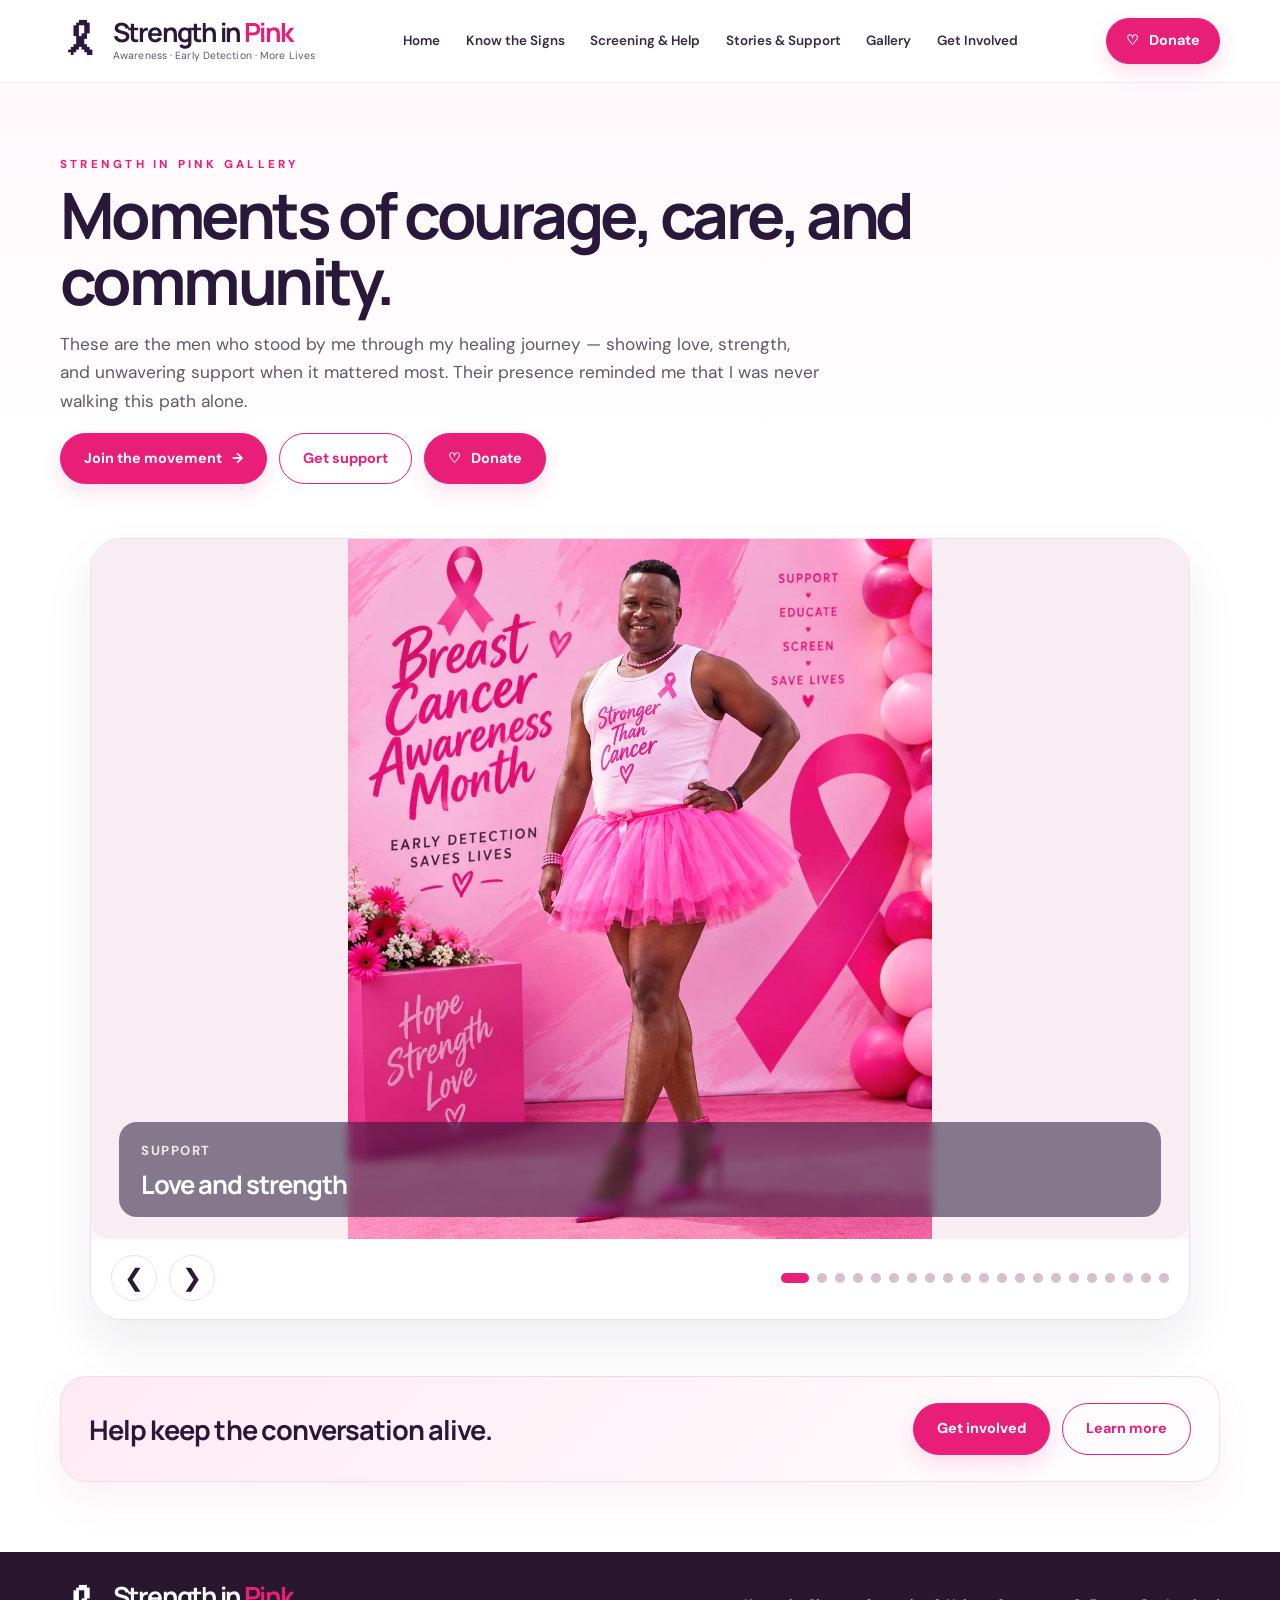
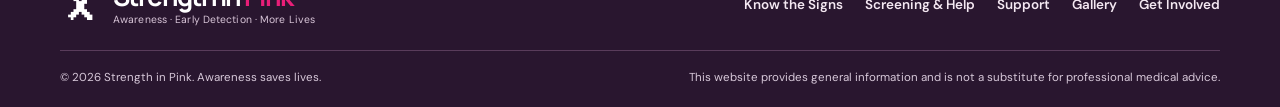
==== gallery.html @ 79b1885d "Add files via upload" ====
<!doctype html>
<html lang="en-ZA">
<head>
  <meta charset="utf-8">
  <meta name="viewport" content="width=device-width, initial-scale=1">
  <meta name="description" content="A gallery of strength, support and awareness moments from the Strength in Pink breast cancer awareness campaign in South Africa.">
  <meta name="robots" content="index, follow">
  <meta name="theme-color" content="#e91e78">
  <title>Gallery | Strength in Pink</title>
  <link rel="preconnect" href="https://fonts.googleapis.com">
  <link rel="preconnect" href="https://fonts.gstatic.com" crossorigin>
  <link href="https://fonts.googleapis.com/css2?family=DM+Sans:wght@400;500;600;700&family=Manrope:wght@400;500;600;700;800&display=swap" rel="stylesheet">
  <link rel="stylesheet" href="styles.css">
  <style>
    body { background: linear-gradient(180deg, #fff7fb 0%, #fff 26%, #fff 100%); }
    .gallery-hero { padding: 72px 0 36px; }
    .gallery-hero h1 { margin-bottom: 16px; }
    .gallery-hero .eyebrow { margin-bottom: 8px; }
    .gallery-intro { max-width: 760px; color: var(--muted); font-size: 1.08rem; }
    .gallery-slider-wrap {
      padding: 18px 0 28px;
    }
    .gallery-slider {
      position: relative;
      width: min(1100px, 100%);
      margin: 0 auto;
      border-radius: 32px;
      overflow: hidden;
      background: #fff;
      border: 1px solid var(--line);
      box-shadow: 0 24px 50px rgba(41, 24, 58, 0.08);
    }
    .slides {
      position: relative;
      width: 100%;
      height: min(72vw, 700px);
      min-height: 420px;
      max-height: 700px;
      overflow: hidden;
      background: #fdf4f8;
      padding: 16px;
      box-sizing: border-box;
    }
    .slide {
      position: absolute;
      inset: 0;
      opacity: 0;
      pointer-events: none;
      transition: opacity 0.45s ease;
    }
    .slide.active {
      opacity: 1;
      pointer-events: auto;
    }
    .slide img {
      display: block;
      width: 100%;
      height: 100%;
      object-fit: contain;
      object-position: center;
      filter: saturate(1.05);
      background: #f7edf2;
      border-radius: 20px;
    }
    .slide-caption {
      position: absolute;
      left: 28px;
      right: 28px;
      bottom: 22px;
      padding: 18px 22px;
      border-radius: 18px;
      background: rgba(41, 24, 58, 0.55);
      color: #fff;
      backdrop-filter: blur(4px);
    }
    .slide-caption p {
      margin: 0;
      color: rgba(255,255,255,0.86);
      font-size: 0.82rem;
      letter-spacing: 0.12em;
      text-transform: uppercase;
      font-weight: 700;
    }
    .slide-caption h2 {
      margin: 8px 0 0;
      font-size: clamp(1.5rem, 2vw, 2.4rem);
      letter-spacing: -0.04em;
      color: #fff;
    }
    .slider-controls {
      display: flex;
      align-items: center;
      justify-content: space-between;
      gap: 16px;
      padding: 16px 20px 18px;
      background: #fff;
    }
    .slider-nav {
      display: flex;
      gap: 12px;
    }
    .slider-btn {
      width: 46px;
      height: 46px;
      border: 1px solid var(--line);
      border-radius: 50%;
      background: #fff;
      color: var(--ink);
      font-size: 1.5rem;
      cursor: pointer;
      transition: all 0.2s ease;
    }
    .slider-btn:hover {
      background: var(--pink-light);
      border-color: #f3bdd5;
    }
    .slider-dots {
      display: flex;
      align-items: center;
      justify-content: center;
      gap: 8px;
      flex-wrap: wrap;
    }
    .slider-dot {
      width: 10px;
      height: 10px;
      border: 0;
      border-radius: 50%;
      background: #d7bfd0;
      cursor: pointer;
      padding: 0;
      transition: all 0.2s ease;
    }
    .slider-dot.active {
      width: 28px;
      border-radius: 999px;
      background: var(--pink);
    }
    @media (max-width: 720px) {
      .slides { height: min(85vw, 520px); min-height: 330px; }
      .slide-caption { left: 18px; right: 18px; bottom: 16px; padding: 14px 16px; }
      .slider-controls { padding: 14px 16px 16px; }
      .slider-btn { width: 40px; height: 40px; }
    }
    .gallery-card-content {
      padding: 20px 18px 22px;
    }
    .gallery-card-content .eyebrow {
      margin-bottom: 8px;
      font-size: 0.72rem;
    }
    .gallery-card-content h2 {
      margin-bottom: 8px;
      font-size: 1.45rem;
    }
    .gallery-card-content p {
      margin: 0;
      color: var(--muted);
    }
    .gallery-cta {
      padding: 28px 0 70px;
    }
    .gallery-cta-panel {
      display: flex;
      align-items: center;
      justify-content: space-between;
      gap: 18px;
      padding: 26px 28px;
      border-radius: 26px;
      background: linear-gradient(135deg, #ffeaf3 0%, #fff 100%);
      border: 1px solid var(--line);
      box-shadow: 0 18px 38px rgba(200, 88, 144, 0.08);
    }
    .gallery-cta-panel h2 {
      margin: 0;
      font-size: clamp(1.7rem, 2vw, 2.5rem);
    }
    .gallery-cta-actions {
      display: flex;
      flex-wrap: wrap;
      justify-content: flex-end;
      gap: 12px;
    }
    @media (max-width: 900px) {
      .gallery-grid { grid-template-columns: repeat(2, minmax(0, 1fr)); }
      .gallery-cta-panel { flex-direction: column; align-items: flex-start; }
      .gallery-cta-actions { justify-content: flex-start; }
    }
    @media (max-width: 720px) {
      .gallery-hero { padding-top: 52px; }
      .gallery-grid { grid-template-columns: 1fr; }
      .gallery-card img { height: 220px; }
      .gallery-cta-panel { padding: 22px 20px; }
    }
  </style>
</head>
<body>
  <a class="skip-link" href="#main">Skip to content</a>
  <header class="site-header">
    <div class="container nav-wrap">
      <a class="brand" href="index.html#home" aria-label="Pink Hope home">
        <span class="ribbon" aria-hidden="true">🎗</span>
        <span><strong>Strength in <span>Pink</span></strong><small>Awareness · Early Detection · More Lives</small></span>
      </a>
      <button class="menu-toggle" aria-expanded="false" aria-controls="primary-nav" aria-label="Open navigation">☰</button>
      <nav id="primary-nav" class="nav-links" aria-label="Main navigation">
        <a href="index.html#home">Home</a>
        <a href="index.html#signs">Know the Signs</a>
        <a href="index.html#help">Screening &amp; Help</a>
        <a href="index.html#support">Stories &amp; Support</a>
        <a href="gallery.html">Gallery</a>
        <a href="index.html#involved">Get Involved</a>
      </nav>
      <a class="button button-small" href="https://www.backabuddy.co.za/campaign/strength-in-pink" target="_blank" rel="noopener noreferrer"><span class="button-icon" aria-hidden="true">♡</span> Donate</a>
    </div>
  </header>

  <main id="main">
    <section class="gallery-hero">
      <div class="container">
        <p class="eyebrow">Strength in Pink gallery</p>
        <h1>Moments of courage, care, and community.</h1>
        <p class="gallery-intro">These are the men who stood by me through my healing journey — showing love, strength, and unwavering support when it mattered most. Their presence reminded me that I was never walking this path alone.</p>
        <div class="button-row">
          <a class="button" href="index.html#involved">Join the movement <span class="button-icon" aria-hidden="true">→</span></a>
          <a class="button button-outline" href="index.html#help">Get support</a>
          <a class="button" href="https://www.backabuddy.co.za/campaign/strength-in-pink" target="_blank" rel="noopener noreferrer"><span class="button-icon" aria-hidden="true">♡</span> Donate</a>
        </div>
      </div>
    </section>

    <section aria-label="Gallery images" class="gallery-slider-wrap">
      <div class="container">
        <div class="gallery-slider" aria-live="polite">
          <div id="gallery-slides" class="slides" aria-label="Support photo slideshow"></div>
          <div class="slider-controls">
            <div class="slider-nav">
              <button class="slider-btn" id="prev-slide" type="button" aria-label="Previous photo">&#10094;</button>
              <button class="slider-btn" id="next-slide" type="button" aria-label="Next photo">&#10095;</button>
            </div>
            <div id="slider-dots" class="slider-dots" aria-label="Slide selector"></div>
          </div>
        </div>
      </div>
    </section>

    <section class="gallery-cta">
      <div class="container">
        <div class="gallery-cta-panel">
          <h2>Help keep the conversation alive.</h2>
          <div class="gallery-cta-actions">
            <a class="button" href="index.html#involved">Get involved</a>
            <a class="button button-outline" href="index.html#help">Learn more</a>
          </div>
        </div>
      </div>
    </section>
  </main>

  <footer class="site-footer">
    <div class="container footer-top">
      <a class="brand brand-footer" href="index.html#home"><span class="ribbon" aria-hidden="true">🎗</span><span><strong>Strength in <span>Pink</span></strong><small>Awareness · Early Detection · More Lives</small></span></a>
      <nav class="footer-links" aria-label="Footer navigation">
        <a href="index.html#signs">Know the Signs</a>
        <a href="index.html#help">Screening &amp; Help</a>
        <a href="index.html#support">Support</a>
        <a href="gallery.html">Gallery</a>
        <a href="index.html#involved">Get Involved</a>
      </nav>
    </div>
    <div class="container footer-bottom"><p>© <span id="year"></span> Strength in Pink. Awareness saves lives.</p><p>This website provides general information and is not a substitute for professional medical advice.</p></div>
  </footer>

  <script>
    const galleryImages = [
      { src: 'dwayne.jpeg', alt: 'A loving and supportive moment from my healing journey', label: 'Support', title: 'Love and strength' },
      { src: 'guy%2010.jpeg', alt: 'A man who stood by me during my healing journey', label: 'Support', title: 'Standing by me' },
      { src: 'guy1.jpeg', alt: 'A man supporting me through my healing journey', label: 'Strength', title: 'By my side' },
      { src: 'guy11.jpeg', alt: 'A supportive man during a meaningful moment in my recovery', label: 'Care', title: 'Gentle presence' },
      { src: 'guy12.jpeg', alt: 'A man offering encouragement and comfort', label: 'Hope', title: 'Encouragement' },
      { src: 'guy14.jpeg', alt: 'A man who helped me feel strong and supported', label: 'Love', title: 'Heart of support' },
      { src: 'guy2.jpeg', alt: 'A supportive man in my healing journey', label: 'Strength', title: 'Courage' },
      { src: 'guy3.jpeg', alt: 'A man encouraging me through my healing journey', label: 'Hope', title: 'Believing in me' },
      { src: 'guy4.jpeg', alt: 'A man who stood by me through a difficult season', label: 'Love', title: 'Steady support' },
      { src: 'guy5.jpeg', alt: 'A man supporting me through my treatment and recovery', label: 'Healing', title: 'Here for me' },
      { src: 'guy6.jpeg', alt: 'A man showing love and reassurance during my healing', label: 'Community', title: 'Circle of strength' },
      { src: 'guy7.jpeg', alt: 'A man who supported me in a moment of healing', label: 'Support', title: 'Quiet strength' },
      { src: 'guy8.jpeg', alt: 'A meaningful moment with a man who stood by me', label: 'Care', title: 'Together' },
      { src: 'guy9.jpeg', alt: 'A man who brought comfort and strength during recovery', label: 'Healing', title: 'Comfort' },
      { src: 'mafedi.jpeg', alt: 'A memory from my healing journey and support network', label: 'Healing', title: 'Supportive memory' },
      { src: 'mobabi.jpeg', alt: 'Another moment of love and encouragement through healing', label: 'Hope', title: 'Moving forward' },
      { src: 'pink.jpeg', alt: 'A pink awareness and support image reflecting my journey', label: 'Awareness', title: 'Pink strength' },
      { src: 'tshepiso.jpeg', alt: 'A survivor moment from the strength in pink journey', label: 'Hope', title: 'Survivor strength' },
      { src: 'WhatsApp%20Image%202026-10-17%20at%2011.54.28.jpeg', alt: 'Supportive image from the healing journey', label: 'Support', title: 'Precious moment' },
      { src: 'WhatsApp%20Image%202026-10-17%20at%2011.54.30.jpeg', alt: 'A meaningful support image from my journey', label: 'Care', title: 'Love in action' },
      { src: 'WhatsApp%20Image%202026-10-17%20at%2011.56.04.jpeg', alt: 'A cherished memory showing strength and love', label: 'Healing', title: 'Cherished memory' }
    ];

    const slidesContainer = document.getElementById('gallery-slides');
    const dotsContainer = document.getElementById('slider-dots');
    const prevButton = document.getElementById('prev-slide');
    const nextButton = document.getElementById('next-slide');

    let currentIndex = 0;

    const renderSlides = () => {
      slidesContainer.innerHTML = galleryImages.map((image, index) => `
        <article class="slide ${index === currentIndex ? 'active' : ''}" aria-label="Slide ${index + 1} of ${galleryImages.length}">
          <img src="${image.src}" alt="${image.alt}">
          <div class="slide-caption">
            <p>${image.label}</p>
            <h2>${image.title}</h2>
          </div>
        </article>
      `).join('');

      dotsContainer.innerHTML = galleryImages.map((image, index) => `
        <button class="slider-dot ${index === currentIndex ? 'active' : ''}" type="button" aria-label="Go to slide ${index + 1}" data-index="${index}"></button>
      `).join('');

      document.querySelectorAll('.slider-dot').forEach((dot) => {
        dot.addEventListener('click', () => {
          currentIndex = Number(dot.dataset.index);
          renderSlides();
        });
      });
    };

    const showNext = () => {
      currentIndex = (currentIndex + 1) % galleryImages.length;
      renderSlides();
    };

    const showPrev = () => {
      currentIndex = (currentIndex - 1 + galleryImages.length) % galleryImages.length;
      renderSlides();
    };

    prevButton.addEventListener('click', showPrev);
    nextButton.addEventListener('click', showNext);

    setInterval(showNext, 5000);
    renderSlides();
  </script>
  <script src="script.js"></script>
</body>
</html>
---- styles.css ----
:root{--pink:#e91e78;--pink-dark:#c51162;--pink-light:#fde7f0;--ink:#29183a;--muted:#62566d;--white:#fff;--line:#f2dce6;--soft:#fff7fa;--shadow:0 18px 50px rgba(107,35,73,.10)}
*{box-sizing:border-box}html{scroll-behavior:smooth;scroll-padding-top:90px}body{margin:0;font-family:"DM Sans",sans-serif;color:var(--ink);background:#fff;line-height:1.65}h1,h2,h3,strong{font-family:Manrope,"DM Sans",sans-serif}h1,h2,p{margin-top:0}h1{font-size:clamp(2.7rem,5vw,4.8rem);line-height:1.03;letter-spacing:-.055em;margin-bottom:22px}h1 span{color:var(--pink)}h2{font-size:clamp(1.65rem,2.6vw,2.45rem);line-height:1.15;letter-spacing:-.035em;margin-bottom:16px}a{color:inherit}.container{width:min(1160px,calc(100% - 40px));margin-inline:auto}.site-header{position:sticky;top:0;z-index:20;background:rgba(255,255,255,.94);backdrop-filter:blur(16px);border-bottom:1px solid #f7e8ee}.nav-wrap{min-height:82px;display:flex;align-items:center;gap:26px}.brand{display:flex;align-items:center;gap:10px;text-decoration:none;min-width:220px}.ribbon{font-size:2.7rem;line-height:1;filter:saturate(1.2)}.brand strong{font-size:1.65rem;letter-spacing:-.06em;display:block;line-height:1.1}.brand strong span{color:var(--pink)}.brand small{display:block;font-size:.65rem;color:var(--muted);white-space:nowrap;letter-spacing:.01em}.nav-links{display:flex;align-items:center;justify-content:center;gap:clamp(12px,2vw,27px);flex:1}.nav-links a,.footer-links a{font-size:.84rem;text-decoration:none;color:#382842;font-weight:600}.nav-links a:hover,.footer-links a:hover{color:var(--pink)}.button{display:inline-flex;justify-content:center;align-items:center;gap:10px;background:var(--pink);color:#fff;border:1px solid var(--pink);border-radius:999px;padding:13px 23px;font-weight:700;font-size:.9rem;text-decoration:none;cursor:pointer;transition:transform .2s,background .2s;box-shadow:0 8px 20px #e91e7825}.button:hover{background:var(--pink-dark);transform:translateY(-2px)}.button-small{padding:10px 19px;white-space:nowrap}.button-outline{background:transparent;color:var(--pink);box-shadow:none}.button-outline:hover{color:white}.menu-toggle{display:none;border:0;background:var(--pink-light);color:var(--pink-dark);padding:10px 13px;border-radius:12px;font-size:1.2rem}.hero{position:relative;overflow:hidden;background:linear-gradient(110deg,#fff8fb 0%,#fde8f0 60%,#fff5f8 100%);min-height:475px;display:flex;align-items:center}.hero-glow{position:absolute;width:550px;height:550px;right:12%;top:-210px;border-radius:50%;background:#f7bad2;opacity:.3;filter:blur(5px)}.hero-grid{position:relative;display:grid;grid-template-columns:1fr 1fr;align-items:center;gap:25px;min-height:475px}.hero-copy{padding:55px 0}.eyebrow{text-transform:uppercase;letter-spacing:.28em;color:var(--pink);font-weight:800;font-size:.72rem;margin-bottom:14px}.hero-lead{max-width:500px;color:#4e405a;font-size:1.08rem;margin-bottom:26px}.button-row{display:flex;flex-wrap:wrap;gap:12px}.hero-note{font-size:.82rem;color:var(--muted);margin:18px 0 0}.hero-art{height:420px;position:relative;display:flex;align-items:center;justify-content:center}.circle{position:absolute;border-radius:50%;background:#f5c5d8}.circle-one{width:330px;height:330px;right:12%;top:34px}.circle-two{width:190px;height:190px;right:0;bottom:5px;background:#f9d9e5}.hero-ribbon{font-size:15rem;line-height:1;z-index:1;transform:rotate(13deg);filter:drop-shadow(0 20px 18px #aa4b7530)}.hero-message{position:absolute;right:-4px;top:58px;display:flex;flex-direction:column;color:var(--pink);font-family:Manrope,sans-serif;font-weight:800;font-size:2rem;line-height:1.08;transform:rotate(-7deg)}.hero-message b{font-size:2.6rem;text-align:center;font-weight:400}.hero-message small{font:700 .56rem "DM Sans",sans-serif;letter-spacing:.2em;margin-top:8px}.hero-card{position:absolute;bottom:24px;left:2%;display:flex;gap:12px;align-items:center;padding:14px 18px;background:#ffffffdf;border:1px solid #fff;border-radius:18px;box-shadow:var(--shadow);max-width:270px}.mini-ribbon{font-size:2rem}.hero-card strong,.hero-card small{display:block}.hero-card small{font-size:.75rem;color:var(--muted)}.quick-links{background:#fff;padding:28px 0;border-bottom:1px solid #f7eaf0}.quick-grid{display:grid;grid-template-columns:repeat(4,1fr);gap:15px}.quick-card{padding:18px 20px;border-radius:18px;text-decoration:none;transition:background .2s,transform .2s}.quick-card:hover{background:var(--soft);transform:translateY(-3px)}.icon{display:grid;place-items:center;width:48px;height:48px;border-radius:50%;background:var(--pink-light);color:var(--pink);font-size:1.6rem;font-weight:700;margin-bottom:14px}.quick-card h2{font-size:1.02rem;letter-spacing:-.02em;margin-bottom:7px}.quick-card p{font-size:.86rem;color:var(--muted);margin-bottom:8px}.text-link{font-weight:700;color:var(--pink);font-size:.86rem;text-decoration:none}.section{padding:76px 0}.signs-layout{display:grid;grid-template-columns:1.15fr .85fr;gap:42px;align-items:center}.panel{border:1px solid #f7e2eb;border-radius:24px;padding:clamp(24px,4vw,42px);background:linear-gradient(145deg,#fff7fa,#fff)}.panel h2{font-size:2.1rem}.sign-list{padding:0;list-style:none;margin:22px 0}.sign-list li{position:relative;padding:0 0 12px 31px;color:#473951}.sign-list li:before{content:"✓";position:absolute;left:0;top:2px;width:20px;height:20px;border-radius:50%;background:var(--pink);color:#fff;font-size:.75rem;font-weight:800;text-align:center;line-height:20px}.notice{padding:16px 18px;border-radius:14px;background:#fce7f0;color:#5c3550;font-size:.88rem}.body-art{text-align:center;padding:25px}.body-illustration{height:230px;position:relative;display:flex;align-items:center;justify-content:center}.body-head{position:absolute;top:5px;width:70px;height:78px;border-radius:45% 45% 48% 48%;background:#f8c9da;border:2px solid #ec75a3}.body-torso{position:absolute;top:73px;width:210px;height:145px;border:2px solid #ec75a3;border-bottom:0;border-radius:48% 48% 10% 10%;background:linear-gradient(90deg,#fce4ed,#fff4f8)}.body-ribbon{position:absolute;top:105px;right:calc(50% - 85px);font-size:4rem}.script{font-family:"Manrope",sans-serif;font-weight:800;color:var(--pink);font-size:1.55rem;line-height:1.3;transform:rotate(-4deg)}.muted{color:var(--muted);font-size:.86rem}.section-soft{background:var(--soft)}.help-layout{display:grid;grid-template-columns:1.1fr .9fr;gap:55px;align-items:center}.help-layout>div>p:not(.eyebrow){color:#574960;max-width:650px}.resource-card{display:flex;gap:18px;align-items:center;padding:20px;margin:25px 0 12px;border:1px solid #f4cddd;background:#fff;border-radius:18px;max-width:470px}.resource-icon{display:grid;place-items:center;flex-shrink:0;width:56px;height:56px;background:var(--pink);color:#fff;border-radius:50%;font-size:1.6rem}.resource-label{font-size:.83rem;font-weight:800;margin:0}.phone-number{display:block;color:var(--pink);font-family:Manrope,sans-serif;font-size:1.7rem;font-weight:800;text-decoration:none}.resource-card .muted{margin:0}.small-copy{font-size:.78rem;color:var(--muted);margin-bottom:20px}.support-card{background:#fff;border:1px solid #f3d9e5;border-radius:26px;padding:clamp(26px,4vw,44px);box-shadow:var(--shadow)}.big-heart{font-size:3.5rem;color:var(--pink);display:block;line-height:1;margin-bottom:20px}.support-card p:not(.eyebrow){color:#594a62}.involvement{background:linear-gradient(120deg,#f9dbe7,#fff5f8);text-align:center}.involvement-inner{max-width:760px}.involvement-inner>p:not(.eyebrow){color:#594a62;font-size:1.03rem}.involvement-actions{display:flex;gap:12px;justify-content:center;flex-wrap:wrap;margin-top:25px}.share-status{font-size:.85rem;margin-top:12px}.site-footer{background:#29162f;color:#fff;padding:30px 0 20px}.footer-top{display:flex;justify-content:space-between;align-items:center;gap:25px;padding-bottom:22px}.brand-footer strong{color:#fff}.brand-footer small{color:#d8c5d8}.footer-links{display:flex;flex-wrap:wrap;gap:22px}.footer-links a{color:#f4e8f2}.footer-bottom{border-top:1px solid #593c5b;padding-top:17px;display:flex;justify-content:space-between;gap:20px;font-size:.72rem;color:#d7c8d9}.footer-bottom p{margin:0}.skip-link{position:absolute;left:-9999px;top:8px;background:#fff;padding:10px;z-index:99}.skip-link:focus{left:8px}
@media(max-width:980px){.nav-wrap{gap:14px}.brand{min-width:auto}.nav-links{gap:12px}.nav-links a{font-size:.76rem}.nav-wrap>.button{display:none}.hero-art{transform:scale(.9)}.quick-grid{grid-template-columns:repeat(2,1fr)}}
@media(max-width:720px){.container{width:min(100% - 30px,560px)}.nav-wrap{min-height:72px;justify-content:space-between;flex-wrap:wrap}.brand strong{font-size:1.45rem}.ribbon{font-size:2.3rem}.brand small{font-size:.58rem}.menu-toggle{display:block}.nav-links{display:none;order:4;flex-basis:100%;flex-direction:column;align-items:stretch;padding:8px 0 18px}.nav-links.open{display:flex}.nav-links a{padding:10px 12px;border-radius:10px;font-size:.95rem}.nav-links a:hover{background:var(--soft)}.hero-grid{grid-template-columns:1fr;gap:0}.hero-copy{padding:55px 0 5px}.hero-art{height:300px;transform:none;margin-top:-4px}.hero-ribbon{font-size:11rem}.circle-one{width:245px;height:245px;right:18%;top:20px}.circle-two{width:130px;height:130px;right:3%;bottom:0}.hero-message{right:0;top:25px;font-size:1.45rem}.hero-card{left:0;bottom:10px}.quick-grid{grid-template-columns:1fr 1fr;gap:4px}.quick-card{padding:15px 10px}.quick-card h2{font-size:.95rem}.quick-card p{font-size:.8rem}.section{padding:52px 0}.signs-layout,.help-layout{grid-template-columns:1fr;gap:25px}.body-art{padding:0 10px}.panel{padding:25px 20px}.panel h2{font-size:1.8rem}.footer-top,.footer-bottom{align-items:flex-start;flex-direction:column}.footer-links{gap:14px}.footer-bottom{font-size:.75rem}.phone-number{font-size:1.5rem}}
@media(max-width:390px){.quick-grid{grid-template-columns:1fr}.button-row .button{width:100%}.hero-message{right:-5px}.hero-card{max-width:245px}.hero-card small{font-size:.7rem}}
@media(max-width:520px){.hero-ribbon{font-size:8rem;transform:rotate(13deg) translate(-80px,-30px)}.hero-message{top:8px;right:-4px;font-size:1.25rem}}
@media(max-width:340px){.hero-ribbon{font-size:6.5rem;transform:rotate(13deg) translate(-75px,-25px)}.hero-message{font-size:1.1rem}}
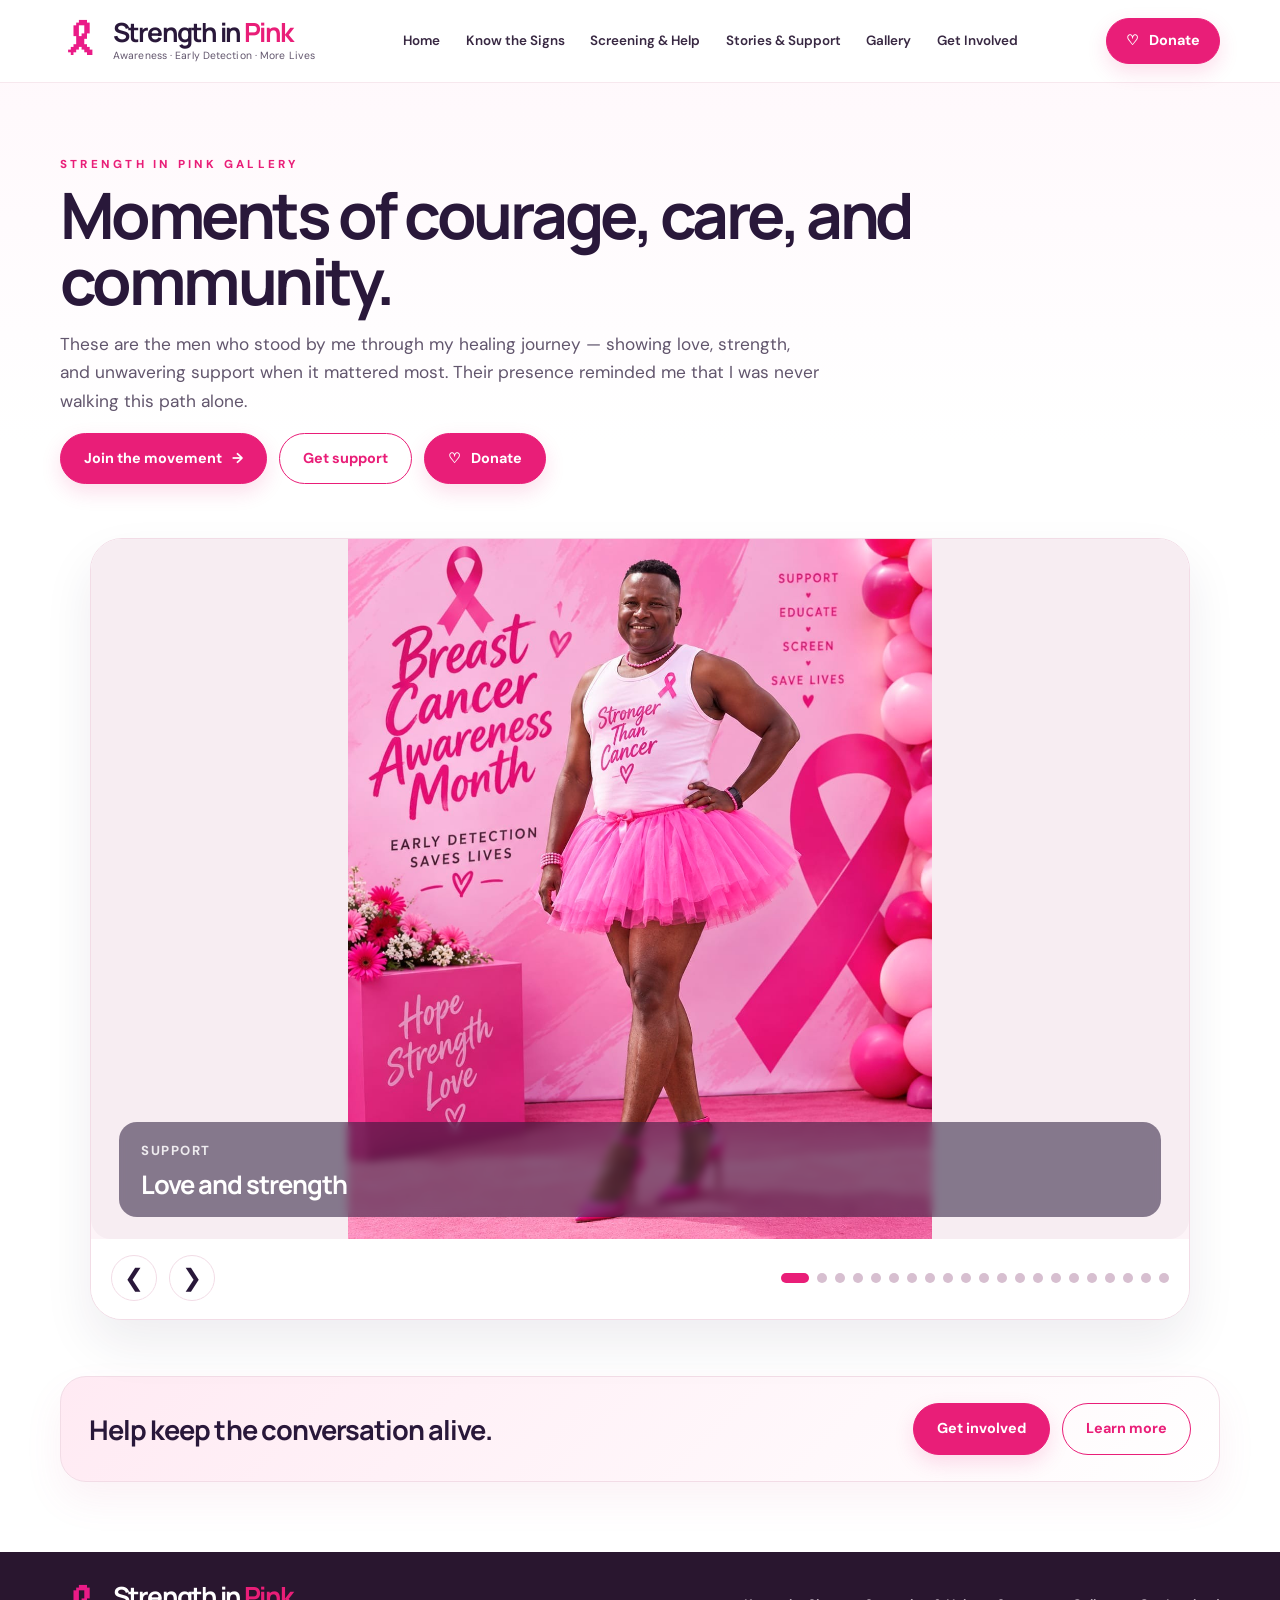
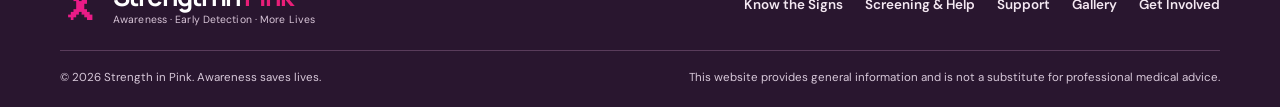
==== commit 273ddd79: "gallery.html" ====
--- a/gallery.html
+++ b/gallery.html
@@ -17,6 +17,12 @@
     .gallery-hero h1 { margin-bottom: 16px; }
     .gallery-hero .eyebrow { margin-bottom: 8px; }
     .gallery-intro { max-width: 760px; color: var(--muted); font-size: 1.08rem; }
+    .gallery-hero .ribbon,
+    .site-header .ribbon,
+    .brand-footer .ribbon,
+    .gallery-hero .mini-ribbon {
+      filter: brightness(0) saturate(100%) invert(23%) sepia(98%) saturate(3456%) hue-rotate(314deg) brightness(92%) contrast(99%);
+    }
     .gallery-slider-wrap {
       padding: 18px 0 28px;
     }
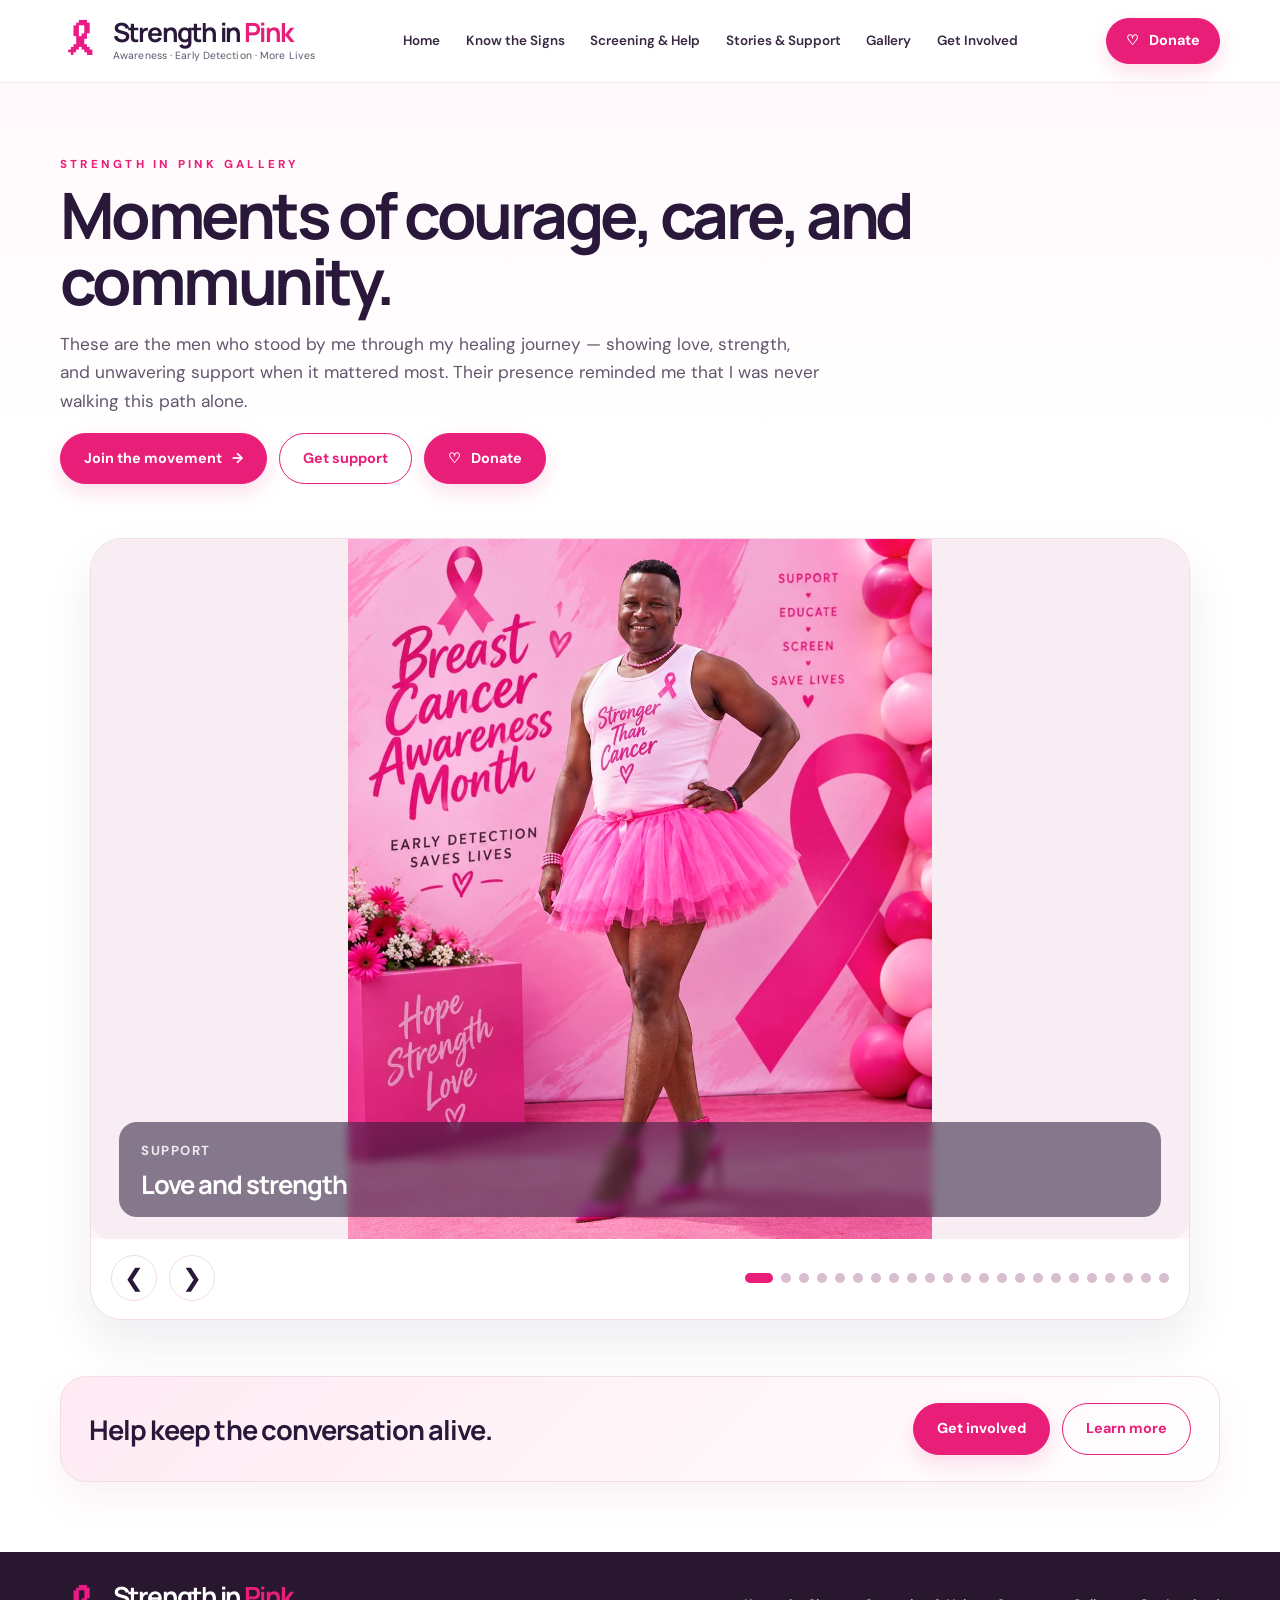
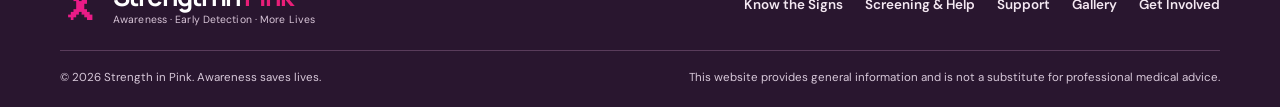
==== commit 177b80f3: "gallery.html" ====
--- a/gallery.html
+++ b/gallery.html
@@ -296,10 +296,12 @@
       { src: 'mafedi.jpeg', alt: 'A memory from my healing journey and support network', label: 'Healing', title: 'Supportive memory' },
       { src: 'mobabi.jpeg', alt: 'Another moment of love and encouragement through healing', label: 'Hope', title: 'Moving forward' },
       { src: 'pink.jpeg', alt: 'A pink awareness and support image reflecting my journey', label: 'Awareness', title: 'Pink strength' },
-      { src: 'tshepiso.jpeg', alt: 'A survivor moment from the strength in pink journey', label: 'Hope', title: 'Survivor strength' },
       { src: 'WhatsApp%20Image%202026-10-17%20at%2011.54.28.jpeg', alt: 'Supportive image from the healing journey', label: 'Support', title: 'Precious moment' },
       { src: 'WhatsApp%20Image%202026-10-17%20at%2011.54.30.jpeg', alt: 'A meaningful support image from my journey', label: 'Care', title: 'Love in action' },
-      { src: 'WhatsApp%20Image%202026-10-17%20at%2011.56.04.jpeg', alt: 'A cherished memory showing strength and love', label: 'Healing', title: 'Cherished memory' }
+      { src: 'WhatsApp%20Image%202026-10-17%20at%2011.56.04.jpeg', alt: 'A cherished memory showing strength and love', label: 'Healing', title: 'Cherished memory' },
+      { src: 'guy19.jpeg', alt: 'A moment from the Strength in Pink photo collection', label: 'Support', title: 'Community support' },
+      { src: 'guy20.jpeg', alt: 'A moment from the Strength in Pink photo collection', label: 'Strength', title: 'Standing together' },
+      { src: 'guy21.jpeg', alt: 'A moment from the Strength in Pink photo collection', label: 'Hope', title: 'Hope and care' }
     ];
 
     const slidesContainer = document.getElementById('gallery-slides');
